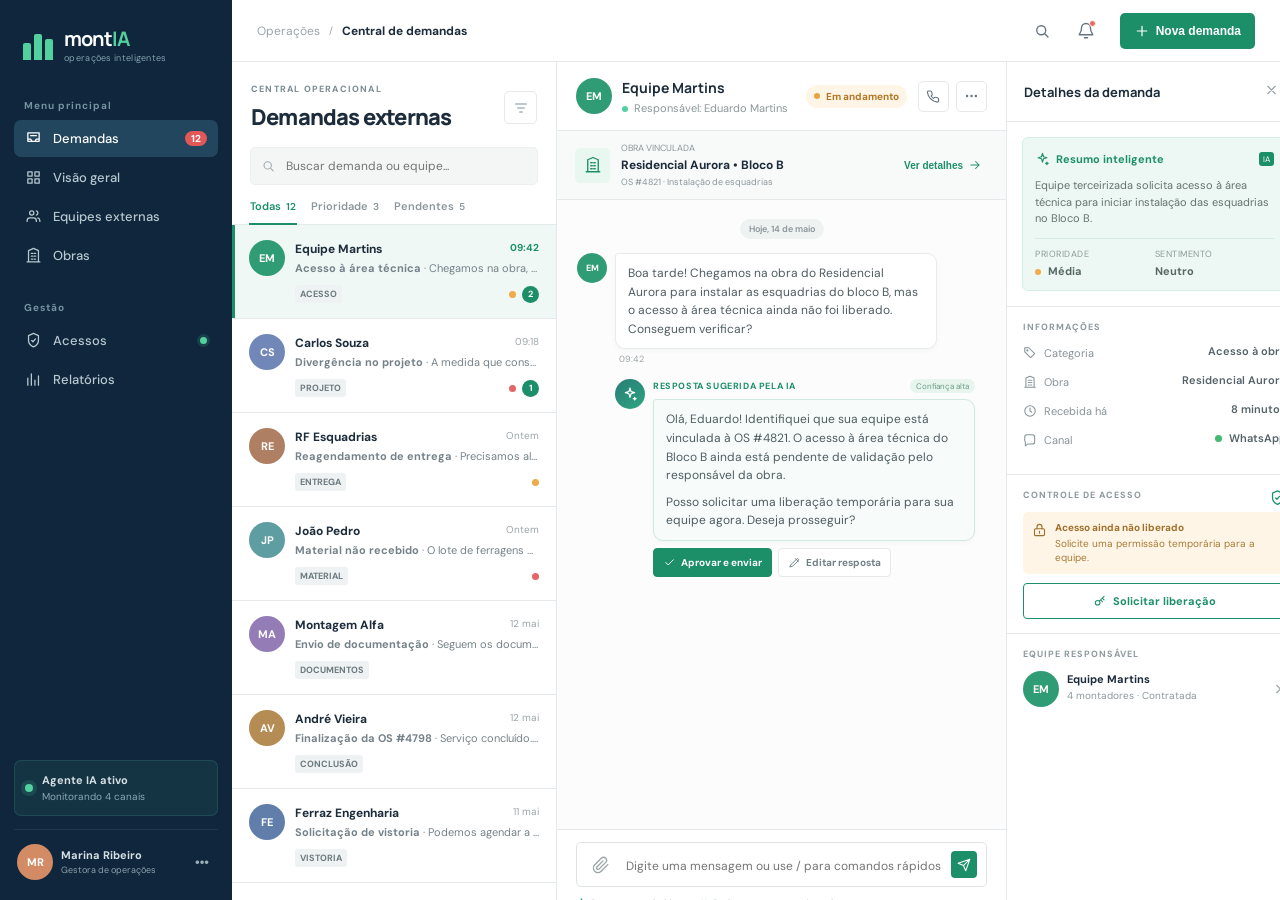
==== index.html @ c1103ca3 "feat: criar central inteligente de demandas externas" ====
<!DOCTYPE html>
<html lang="pt-BR">
<head>
  <meta charset="UTF-8" />
  <meta name="viewport" content="width=device-width, initial-scale=1.0" />
  <meta name="description" content="MontIA — central inteligente de demandas externas e acessos controlados para equipes de montagem." />
  <title>MontIA | Central de demandas</title>
  <link rel="preconnect" href="https://fonts.googleapis.com">
  <link rel="preconnect" href="https://fonts.gstatic.com" crossorigin>
  <link href="https://fonts.googleapis.com/css2?family=DM+Sans:wght@400;500;600;700&family=Manrope:wght@600;700;800&display=swap" rel="stylesheet">
  <link rel="stylesheet" href="styles.css" />
</head>
<body>
  <aside class="sidebar">
    <div class="brand">
      <div class="brand-mark"><span></span><span></span><span></span></div>
      <div><strong>mont<span>IA</span></strong><small>operações inteligentes</small></div>
    </div>

    <nav class="main-nav" aria-label="Navegação principal">
      <p class="nav-label">Menu principal</p>
      <button class="nav-item active" data-view="inbox">
        <svg><use href="#icon-inbox"></use></svg><span>Demandas</span><b>12</b>
      </button>
      <button class="nav-item" data-view="dashboard">
        <svg><use href="#icon-grid"></use></svg><span>Visão geral</span>
      </button>
      <button class="nav-item" data-view="teams">
        <svg><use href="#icon-users"></use></svg><span>Equipes externas</span>
      </button>
      <button class="nav-item" data-view="works">
        <svg><use href="#icon-building"></use></svg><span>Obras</span>
      </button>
      <p class="nav-label secondary">Gestão</p>
      <button class="nav-item" data-view="access">
        <svg><use href="#icon-shield"></use></svg><span>Acessos</span><i></i>
      </button>
      <button class="nav-item" data-view="reports">
        <svg><use href="#icon-chart"></use></svg><span>Relatórios</span>
      </button>
    </nav>

    <div class="sidebar-bottom">
      <div class="ai-status"><span class="pulse"></span><div><strong>Agente IA ativo</strong><small>Monitorando 4 canais</small></div></div>
      <div class="profile">
        <div class="avatar avatar-admin">MR</div>
        <div><strong>Marina Ribeiro</strong><small>Gestora de operações</small></div>
        <button aria-label="Mais opções">•••</button>
      </div>
    </div>
  </aside>

  <main class="app-shell">
    <header class="topbar">
      <div class="mobile-brand"><strong>mont<span>IA</span></strong></div>
      <div class="breadcrumb"><span>Operações</span><small>/</small><strong>Central de demandas</strong></div>
      <div class="top-actions">
        <button class="icon-button" aria-label="Pesquisar"><svg><use href="#icon-search"></use></svg></button>
        <button class="icon-button notification" aria-label="Notificações"><svg><use href="#icon-bell"></use></svg><i></i></button>
        <button class="new-request"><svg><use href="#icon-plus"></use></svg>Nova demanda</button>
      </div>
    </header>

    <section class="workspace">
      <section class="inbox-panel">
        <div class="inbox-heading">
          <div><p class="eyebrow">CENTRAL OPERACIONAL</p><h1>Demandas externas</h1></div>
          <button class="filter-button" aria-label="Filtrar demandas"><svg><use href="#icon-filter"></use></svg></button>
        </div>
        <label class="search-box"><svg><use href="#icon-search"></use></svg><input id="request-search" type="search" placeholder="Buscar demanda ou equipe..." /></label>
        <div class="tabs" role="tablist">
          <button class="tab active" data-filter="all">Todas <span>12</span></button>
          <button class="tab" data-filter="priority">Prioridade <span>3</span></button>
          <button class="tab" data-filter="pending">Pendentes <span>5</span></button>
        </div>
        <div class="request-list" id="request-list"></div>
      </section>

      <section class="conversation-panel">
        <header class="conversation-header">
          <div class="contact-title">
            <div class="avatar avatar-green">EM</div>
            <div><h2>Equipe Martins</h2><p><span class="online-dot"></span> Responsável: Eduardo Martins</p></div>
          </div>
          <div class="conversation-actions">
            <span class="status-pill status-progress"><i></i> Em andamento</span>
            <button class="icon-button bordered"><svg><use href="#icon-phone"></use></svg></button>
            <button class="icon-button bordered"><svg><use href="#icon-more"></use></svg></button>
          </div>
        </header>

        <div class="work-context">
          <div class="context-icon"><svg><use href="#icon-building"></use></svg></div>
          <div><p>OBRA VINCULADA</p><strong>Residencial Aurora • Bloco B</strong><small>OS #4821 · Instalação de esquadrias</small></div>
          <button>Ver detalhes <svg><use href="#icon-arrow"></use></svg></button>
        </div>

        <div class="messages" id="messages">
          <div class="date-divider"><span>Hoje, 14 de maio</span></div>
          <article class="message incoming">
            <div class="avatar avatar-green small">EM</div>
            <div><div class="bubble"><p>Boa tarde! Chegamos na obra do Residencial Aurora para instalar as esquadrias do bloco B, mas o acesso à área técnica ainda não foi liberado. Conseguem verificar?</p></div><time>09:42</time></div>
          </article>
          <article class="message ai-message">
            <div class="avatar avatar-ai"><svg><use href="#icon-spark"></use></svg></div>
            <div class="ai-answer">
              <div class="ai-label"><span>RESPOSTA SUGERIDA PELA IA</span><small>Confiança alta</small></div>
              <div class="bubble"><p>Olá, Eduardo! Identifiquei que sua equipe está vinculada à OS #4821. O acesso à área técnica do Bloco B ainda está pendente de validação pelo responsável da obra.</p><p>Posso solicitar uma liberação temporária para sua equipe agora. Deseja prosseguir?</p></div>
              <div class="ai-buttons"><button class="approve-ai"><svg><use href="#icon-check"></use></svg>Aprovar e enviar</button><button class="edit-ai"><svg><use href="#icon-edit"></use></svg>Editar resposta</button></div>
            </div>
          </article>
          <article class="message incoming second-message hidden">
            <div class="avatar avatar-green small">EM</div>
            <div><div class="bubble"><p>Sim, por favor. Estamos com 4 montadores aguardando na portaria.</p></div><time>09:45</time></div>
          </article>
        </div>

        <div class="composer">
          <div class="composer-input">
            <button aria-label="Anexar arquivo"><svg><use href="#icon-paperclip"></use></svg></button>
            <textarea id="composer-text" rows="1" placeholder="Digite uma mensagem ou use / para comandos rápidos"></textarea>
            <button class="send-button" aria-label="Enviar mensagem"><svg><use href="#icon-send"></use></svg></button>
          </div>
          <p><svg><use href="#icon-spark"></use></svg> Respostas assistidas por IA. Revise sempre antes de enviar.</p>
        </div>
      </section>

      <aside class="details-panel">
        <div class="details-top"><h3>Detalhes da demanda</h3><button><svg><use href="#icon-close"></use></svg></button></div>
        <div class="ai-summary">
          <div class="summary-title"><svg><use href="#icon-spark"></use></svg><strong>Resumo inteligente</strong><span>IA</span></div>
          <p>Equipe terceirizada solicita acesso à área técnica para iniciar instalação das esquadrias no Bloco B.</p>
          <div class="summary-grid"><div><small>PRIORIDADE</small><strong class="medium-priority"><i></i> Média</strong></div><div><small>SENTIMENTO</small><strong>Neutro</strong></div></div>
        </div>
        <div class="detail-section">
          <p class="section-label">INFORMAÇÕES</p>
          <dl>
            <div><dt><svg><use href="#icon-tag"></use></svg>Categoria</dt><dd>Acesso à obra</dd></div>
            <div><dt><svg><use href="#icon-building"></use></svg>Obra</dt><dd>Residencial Aurora</dd></div>
            <div><dt><svg><use href="#icon-clock"></use></svg>Recebida há</dt><dd>8 minutos</dd></div>
            <div><dt><svg><use href="#icon-message"></use></svg>Canal</dt><dd class="whatsapp"><i></i> WhatsApp</dd></div>
          </dl>
        </div>
        <div class="detail-section access-card">
          <div class="section-line"><p class="section-label">CONTROLE DE ACESSO</p><svg><use href="#icon-shield"></use></svg></div>
          <div class="access-warning"><svg><use href="#icon-lock"></use></svg><div><strong>Acesso ainda não liberado</strong><p>Solicite uma permissão temporária para a equipe.</p></div></div>
          <button class="request-access" id="request-access"><svg><use href="#icon-key"></use></svg>Solicitar liberação</button>
        </div>
        <div class="detail-section">
          <p class="section-label">EQUIPE RESPONSÁVEL</p>
          <div class="team-row"><div class="avatar avatar-green">EM</div><div><strong>Equipe Martins</strong><p>4 montadores · Contratada</p></div><svg><use href="#icon-chevron"></use></svg></div>
        </div>
      </aside>
    </section>
  </main>

  <div class="modal-backdrop" id="access-modal" aria-hidden="true">
    <section class="access-modal" role="dialog" aria-modal="true" aria-labelledby="modal-title">
      <div class="modal-icon"><svg><use href="#icon-shield"></use></svg></div>
      <button class="modal-close" aria-label="Fechar"><svg><use href="#icon-close"></use></svg></button>
      <p class="eyebrow">ACESSO CONTROLADO</p>
      <h2 id="modal-title">Liberar acesso temporário</h2>
      <p class="modal-subtitle">Defina os limites de acesso para a Equipe Martins. A permissão expira automaticamente.</p>
      <div class="modal-work"><div class="context-icon"><svg><use href="#icon-building"></use></svg></div><div><small>OBRA</small><strong>Residencial Aurora • Bloco B</strong></div></div>
      <div class="field-row">
        <label><span>Área permitida</span><select><option>Área técnica — Bloco B</option><option>Canteiro — Bloco B</option><option>Portaria e área técnica</option></select></label>
        <label><span>Validade</span><select><option>Hoje, até 18:00</option><option>Hoje, até 20:00</option><option>Próximas 24 horas</option></select></label>
      </div>
      <div class="modal-notice"><svg><use href="#icon-info"></use></svg><p>A equipe receberá um QR Code individual. Todos os acessos serão registrados no histórico da obra.</p></div>
      <div class="modal-actions"><button class="cancel-access">Cancelar</button><button class="confirm-access"><svg><use href="#icon-check"></use></svg>Confirmar liberação</button></div>
    </section>
  </div>

  <div class="toast" id="toast"><svg><use href="#icon-check"></use></svg><div><strong>Acesso liberado com sucesso</strong><p>A equipe foi notificada e recebeu os QR Codes.</p></div></div>

  <svg class="svg-sprite" aria-hidden="true">
    <symbol id="icon-inbox" viewBox="0 0 24 24"><path d="M4 4h16v12H4zM4 13h4l2 3h4l2-3h4M8 8h8"/></symbol>
    <symbol id="icon-grid" viewBox="0 0 24 24"><rect x="4" y="4" width="6" height="6"/><rect x="14" y="4" width="6" height="6"/><rect x="4" y="14" width="6" height="6"/><rect x="14" y="14" width="6" height="6"/></symbol>
    <symbol id="icon-users" viewBox="0 0 24 24"><path d="M16 19v-1a4 4 0 0 0-4-4H7a4 4 0 0 0-4 4v1M9.5 10a3 3 0 1 0 0-6 3 3 0 0 0 0 6ZM21 19v-1a4 4 0 0 0-3-3.9M16 4.1a3 3 0 0 1 0 5.8"/></symbol>
    <symbol id="icon-building" viewBox="0 0 24 24"><path d="M5 21V5l7-3 7 3v16M9 9h2m2 0h2m-6 4h2m2 0h2m-6 4h2m2 0h2M3 21h18"/></symbol>
    <symbol id="icon-shield" viewBox="0 0 24 24"><path d="M12 21s7-3 7-9V5l-7-3-7 3v7c0 6 7 9 7 9Z"/><path d="m9.5 12 1.7 1.7 3.6-4"/></symbol>
    <symbol id="icon-chart" viewBox="0 0 24 24"><path d="M4 20V10m5 10V4m5 16v-7m5 7V7"/></symbol>
    <symbol id="icon-search" viewBox="0 0 24 24"><circle cx="11" cy="11" r="6"/><path d="m16 16 4 4"/></symbol>
    <symbol id="icon-bell" viewBox="0 0 24 24"><path d="M18 8a6 6 0 0 0-12 0c0 7-3 7-3 9h18c0-2-3-2-3-9M14 21h-4"/></symbol>
    <symbol id="icon-plus" viewBox="0 0 24 24"><path d="M12 5v14M5 12h14"/></symbol>
    <symbol id="icon-filter" viewBox="0 0 24 24"><path d="M4 6h16M7 12h10m-7 6h4"/></symbol>
    <symbol id="icon-phone" viewBox="0 0 24 24"><path d="M20 16.8v3a2 2 0 0 1-2.2 2A19.7 19.7 0 0 1 2.2 6.2 2 2 0 0 1 4.2 4h3a2 2 0 0 1 2 1.7c.1 1 .4 2 .7 2.9a2 2 0 0 1-.4 2.1L8.2 12a16 16 0 0 0 3.8 3.8l1.3-1.3a2 2 0 0 1 2.1-.4c.9.3 1.9.6 2.9.7a2 2 0 0 1 1.7 2Z"/></symbol>
    <symbol id="icon-more" viewBox="0 0 24 24"><circle cx="5" cy="12" r="1"/><circle cx="12" cy="12" r="1"/><circle cx="19" cy="12" r="1"/></symbol>
    <symbol id="icon-arrow" viewBox="0 0 24 24"><path d="M5 12h14m-6-6 6 6-6 6"/></symbol>
    <symbol id="icon-spark" viewBox="0 0 24 24"><path d="m12 3 1.6 5.4L19 10l-5.4 1.6L12 17l-1.6-5.4L5 10l5.4-1.6ZM19 17l.6 1.4L21 19l-1.4.6L19 21l-.6-1.4L17 19l1.4-.6Z"/></symbol>
    <symbol id="icon-check" viewBox="0 0 24 24"><path d="m5 12 4.5 4.5L19 7"/></symbol>
    <symbol id="icon-edit" viewBox="0 0 24 24"><path d="m14 5 5 5M4 20l4.5-1L19 8.5a2.1 2.1 0 0 0-3-3L5.5 16Z"/></symbol>
    <symbol id="icon-paperclip" viewBox="0 0 24 24"><path d="m21 11.5-8.8 8.8a6 6 0 0 1-8.5-8.5l9-9a4 4 0 0 1 5.6 5.7l-9 9a2 2 0 1 1-2.8-2.9l8.2-8.1"/></symbol>
    <symbol id="icon-send" viewBox="0 0 24 24"><path d="m22 2-7 20-4-9-9-4ZM22 2 11 13"/></symbol>
    <symbol id="icon-tag" viewBox="0 0 24 24"><path d="m20 13-7 7-10-10V3h7l10 10Z"/><circle cx="7.5" cy="7.5" r="1"/></symbol>
    <symbol id="icon-clock" viewBox="0 0 24 24"><circle cx="12" cy="12" r="9"/><path d="M12 7v5l3 2"/></symbol>
    <symbol id="icon-message" viewBox="0 0 24 24"><path d="M20 15a4 4 0 0 1-4 4H8l-4 3v-7a4 4 0 0 1-1-2.6V7a4 4 0 0 1 4-4h9a4 4 0 0 1 4 4Z"/></symbol>
    <symbol id="icon-lock" viewBox="0 0 24 24"><rect x="4" y="10" width="16" height="11" rx="2"/><path d="M8 10V7a4 4 0 0 1 8 0v3m-4 4v3"/></symbol>
    <symbol id="icon-key" viewBox="0 0 24 24"><circle cx="8" cy="15" r="4"/><path d="m11 12 8-8m-3 3 3 3m-6 0 3 3"/></symbol>
    <symbol id="icon-chevron" viewBox="0 0 24 24"><path d="m9 18 6-6-6-6"/></symbol>
    <symbol id="icon-close" viewBox="0 0 24 24"><path d="M18 6 6 18M6 6l12 12"/></symbol>
    <symbol id="icon-info" viewBox="0 0 24 24"><circle cx="12" cy="12" r="9"/><path d="M12 11v5m0-8h.01"/></symbol>
  </svg>
  <script src="script.js"></script>
</body>
</html>
---- styles.css ----
:root{--navy:#10263c;--navy-2:#17354d;--ink:#1c2c3b;--muted:#73808b;--line:#e5e9eb;--bg:#f4f6f5;--green:#1c8f69;--green-dark:#147856;--green-soft:#e9f7f1;--orange:#f2a643;--orange-soft:#fff5e6;--blue-soft:#edf6f7;--shadow:0 14px 38px rgba(21,46,59,.13)}*{box-sizing:border-box}body{margin:0;background:var(--bg);color:var(--ink);font-family:"DM Sans",Arial,sans-serif;font-size:14px}.svg-sprite{position:absolute;width:0;height:0;overflow:hidden}svg{width:18px;height:18px;fill:none;stroke:currentColor;stroke-width:1.8;stroke-linecap:round;stroke-linejoin:round}.sidebar{width:232px;height:100vh;background:var(--navy);color:#d6e0e4;position:fixed;display:flex;flex-direction:column;padding:25px 14px 14px;z-index:4}.brand{display:flex;align-items:center;gap:10px;padding:0 9px 28px}.brand-mark{width:31px;height:31px;position:relative;display:flex;align-items:flex-end;gap:3px}.brand-mark span{display:block;width:8px;background:#52d19e;border-radius:2px 2px 0 0}.brand-mark span:nth-child(1){height:17px}.brand-mark span:nth-child(2){height:26px}.brand-mark span:nth-child(3){height:21px}.brand strong,.mobile-brand strong{display:block;color:#fff;font:bold 20px Manrope;letter-spacing:-1px}.brand strong span,.mobile-brand span{color:#52d19e}.brand small{display:block;color:#83a1ae;font-size:9px;letter-spacing:.3px}.nav-label{color:#7693a2;font-size:10px;font-weight:700;letter-spacing:1px;margin:7px 10px 8px}.nav-label.secondary{margin-top:27px}.nav-item{border:0;background:none;color:#b7c8cf;width:100%;padding:10px 11px;margin:2px 0;border-radius:7px;display:flex;align-items:center;gap:11px;text-align:left;font:500 13px "DM Sans";cursor:pointer;transition:.2s}.nav-item svg{width:17px;height:17px}.nav-item b{margin-left:auto;background:#e25757;color:#fff;border-radius:10px;padding:1px 6px;font-size:10px}.nav-item i{margin-left:auto;width:7px;height:7px;border-radius:50%;background:#52d19e;box-shadow:0 0 0 3px rgba(82,209,158,.15)}.nav-item:hover{background:rgba(255,255,255,.06);color:#fff}.nav-item.active{background:#21465e;color:#fff}.sidebar-bottom{margin-top:auto}.ai-status{display:flex;gap:9px;align-items:center;padding:12px 10px;border-radius:7px;background:rgba(79,205,156,.08);border:1px solid rgba(94,213,168,.15);margin-bottom:13px}.ai-status strong,.ai-status small{display:block;font-size:11px}.ai-status small{font-size:10px;color:#8ba8b4;margin-top:3px}.pulse,.online-dot{width:8px;height:8px;border-radius:50%;background:#52d19e;box-shadow:0 0 0 4px rgba(82,209,158,.14)}.profile{display:flex;gap:8px;align-items:center;padding:6px 3px;border-top:1px solid rgba(255,255,255,.08);padding-top:14px}.profile strong,.profile small{display:block;font-size:11px}.profile small{font-size:9px;color:#8ba1ab;margin-top:2px}.profile button{color:#9db0b8;background:none;border:0;margin-left:auto;cursor:pointer}.avatar{width:36px;height:36px;border-radius:50%;display:grid;place-items:center;color:#fff;font-size:11px;font-weight:700;flex:none}.avatar-admin{background:#d28b65}.avatar-green{background:#2f9c76}.avatar-ai{background:linear-gradient(145deg,#277d75,#2fa582);width:30px;height:30px}.avatar-ai svg{width:16px}.small{width:30px;height:30px;font-size:9px}.app-shell{margin-left:232px;height:100vh;overflow:hidden}.topbar{height:62px;background:white;border-bottom:1px solid var(--line);display:flex;align-items:center;padding:0 25px;justify-content:space-between}.mobile-brand{display:none}.breadcrumb{display:flex;gap:9px;align-items:center;font-size:12px}.breadcrumb span,.breadcrumb small{color:#9aa5aa}.top-actions{display:flex;gap:10px;align-items:center}.icon-button{border:0;background:none;color:#65737e;width:34px;height:34px;display:grid;place-items:center;cursor:pointer}.notification{position:relative}.notification i{position:absolute;width:7px;height:7px;border:1.5px solid white;background:#ed6965;border-radius:50%;right:7px;top:6px}.new-request{display:flex;align-items:center;gap:6px;background:var(--green);border:0;color:white;border-radius:5px;padding:9px 14px;font-weight:600;font-size:12px;margin-left:7px;cursor:pointer}.new-request svg{width:16px}.workspace{height:calc(100vh - 62px);display:grid;grid-template-columns:325px minmax(450px,1fr) 295px}.inbox-panel,.conversation-panel,.details-panel{background:#fff;border-right:1px solid var(--line);min-width:0}.inbox-heading{padding:21px 19px 15px;display:flex;align-items:center;justify-content:space-between}.eyebrow{font-weight:700;color:#7a8a92;font-size:9px;letter-spacing:1.2px;margin:0 0 7px}.inbox-heading h1{font:800 22px Manrope;margin:0;letter-spacing:-.8px}.filter-button{background:white;border:1px solid var(--line);border-radius:5px;display:grid;place-items:center;width:33px;height:33px;color:#819099}.filter-button svg{width:16px}.search-box{display:flex;margin:0 18px 14px;background:#f4f6f6;border:1px solid #eef0f0;border-radius:5px;padding:9px 10px;gap:8px;color:#a1aaae}.search-box svg{width:16px}.search-box input{border:0;background:none;outline:0;font:12px "DM Sans";width:100%}.tabs{display:flex;padding:0 17px;border-bottom:1px solid var(--line);gap:13px}.tab{padding:0 1px 11px;border:0;background:none;color:#8b979c;font:600 11px "DM Sans";cursor:pointer;position:relative}.tab span{font-size:10px;margin-left:2px}.tab.active{color:var(--green)}.tab.active:after{content:"";position:absolute;height:2px;background:var(--green);bottom:-1px;left:0;right:0}.request-list{height:calc(100vh - 204px);overflow:auto}.request-item{padding:15px 17px;border-bottom:1px solid var(--line);cursor:pointer;transition:.2s;position:relative}.request-item:hover{background:#f8faf9}.request-item.active{background:#eff8f5}.request-item.active:before{content:"";position:absolute;width:3px;background:var(--green);left:0;top:0;bottom:0}.request-item-top{display:flex;gap:10px;align-items:center}.request-copy{min-width:0;flex:1}.request-title{display:flex;justify-content:space-between;gap:5px}.request-title strong{font-size:12px}.request-title time{color:#9ca6a9;font-size:10px}.request-title time.fresh{color:var(--green);font-weight:700}.request-copy p{color:#75828a;font-size:11px;margin:4px 0 0;white-space:nowrap;overflow:hidden;text-overflow:ellipsis}.request-bottom{padding-left:46px;display:flex;align-items:center;gap:6px;margin-top:9px}.mini-tag{font-size:9px;font-weight:700;color:#6b7a80;background:#eff2f2;border-radius:3px;padding:3px 5px}.priority-dot{width:7px;height:7px;border-radius:50%;background:#efaa4b;margin-left:auto}.priority-dot.high{background:#e46666}.unread{width:17px;height:17px;border-radius:50%;display:grid;place-items:center;background:var(--green);font-size:9px;color:white;font-weight:700}.conversation-panel{display:flex;flex-direction:column}.conversation-header{height:69px;border-bottom:1px solid var(--line);padding:0 19px;display:flex;align-items:center;justify-content:space-between}.contact-title{display:flex;gap:10px;align-items:center}.contact-title h2{font:700 14px Manrope;margin:0}.contact-title p{color:#8b979b;font-size:11px;margin:4px 0 0}.online-dot{width:6px;height:6px;box-shadow:none;display:inline-block;margin-right:3px}.conversation-actions{display:flex;gap:7px;align-items:center}.bordered{border:1px solid var(--line);border-radius:5px;width:31px;height:31px}.bordered svg{width:15px}.status-pill{display:flex;gap:6px;align-items:center;background:var(--orange-soft);color:#b27624;padding:5px 8px;border-radius:12px;font-size:10px;font-weight:700;margin-right:4px}.status-pill i{width:6px;height:6px;background:#e9a441;border-radius:50%}.work-context{display:flex;align-items:center;gap:11px;background:#f8faf9;border-bottom:1px solid var(--line);padding:11px 18px}.context-icon{display:grid;place-items:center;width:35px;height:35px;border-radius:5px;color:var(--green);background:var(--green-soft)}.context-icon svg{width:18px}.work-context p,.work-context small{display:block;font-size:9px;color:#8a979d;margin:0}.work-context strong{display:block;font-size:12px;margin:3px 0}.work-context button{margin-left:auto;border:0;background:none;color:var(--green);font-weight:700;font-size:10px;display:flex;align-items:center;gap:5px}.work-context button svg{width:14px}.messages{padding:18px 20px;overflow:auto;flex:1;background:#fbfcfb}.date-divider{text-align:center;margin-bottom:17px}.date-divider span{background:#eef2f1;color:#8b969a;border-radius:10px;padding:4px 9px;font-size:9px;font-weight:600}.message{display:flex;gap:8px;margin-bottom:14px;max-width:88%}.message .bubble{background:white;border:1px solid #e9ecec;border-radius:3px 10px 10px 10px;padding:10px 12px;box-shadow:0 2px 5px rgba(29,52,57,.03)}.bubble p{line-height:1.55;font-size:12px;color:#4e5c62;margin:0}.bubble p+p{margin-top:8px}.message time{display:block;color:#9da6a9;font-size:9px;margin:4px 0 0 4px}.ai-message{margin:12px 0 18px 38px;max-width:88%}.ai-answer{flex:1}.ai-label{display:flex;justify-content:space-between;align-items:center;margin:0 0 6px}.ai-label span{color:var(--green);font-size:9px;letter-spacing:.6px;font-weight:700}.ai-label small{color:#6c9d83;background:#e7f5ee;border-radius:8px;padding:2px 6px;font-size:8px}.ai-message .bubble{border-color:#cfe9de;background:#f7fcfa}.ai-buttons{display:flex;gap:6px;margin-top:7px}.ai-buttons button{border-radius:4px;padding:7px 9px;font:700 10px "DM Sans";display:flex;gap:5px;align-items:center;cursor:pointer}.ai-buttons svg{width:13px;height:13px}.approve-ai{background:var(--green);border:1px solid var(--green);color:#fff}.edit-ai{background:#fff;color:#718087;border:1px solid var(--line)}.hidden{display:none}.composer{background:#fff;border-top:1px solid var(--line);padding:12px 19px 9px}.composer-input{display:flex;gap:8px;border:1px solid #dfe4e3;padding:8px 9px;border-radius:5px;align-items:center}.composer-input button{border:0;background:none;color:#9aa5a8;display:grid;place-items:center}.composer-input textarea{resize:none;outline:0;border:0;width:100%;font:12px "DM Sans";height:18px}.composer-input .send-button{color:#fff;background:var(--green);border-radius:4px;width:27px;height:27px}.send-button svg{width:14px}.composer p{margin:7px 0 0;color:#a1aaad;font-size:9px;display:flex;align-items:center;gap:4px}.composer p svg{width:11px;color:var(--green)}.details-panel{border:0;overflow:auto}.details-top{display:flex;justify-content:space-between;align-items:center;height:60px;padding:0 17px;border-bottom:1px solid var(--line)}.details-top h3{font:700 13px Manrope;margin:0}.details-top button{border:0;background:none;color:#96a1a5}.details-top svg{width:15px}.ai-summary{margin:15px;background:#edf8f4;border:1px solid #d7eee5;border-radius:6px;padding:12px}.summary-title{display:flex;align-items:center;gap:6px;color:var(--green)}.summary-title svg{width:15px}.summary-title strong{font-size:11px}.summary-title span{font-size:8px;margin-left:auto;color:#fff;background:var(--green);padding:2px 4px;border-radius:3px}.ai-summary p{font-size:11px;color:#63736f;line-height:1.5;margin:9px 0 11px}.summary-grid{display:grid;grid-template-columns:1fr 1fr;border-top:1px solid #d6e9e3;padding-top:9px}.summary-grid small,.summary-grid strong{display:block;font-size:9px}.summary-grid small{color:#8a9b97;margin-bottom:4px;letter-spacing:.5px}.summary-grid strong{font-size:11px;color:#576964}.medium-priority i{display:inline-block;width:6px;height:6px;border-radius:50%;background:#f1ab48;margin-right:4px}.detail-section{border-top:1px solid var(--line);padding:14px 16px}.section-label{font-size:9px;color:#8d999e;letter-spacing:1px;font-weight:700;margin:0 0 11px}.detail-section dl{margin:0}.detail-section dl div{display:flex;justify-content:space-between;margin:11px 0;font-size:11px}.detail-section dt{display:flex;align-items:center;gap:7px;color:#879399}.detail-section dt svg{width:14px}.detail-section dd{margin:0;color:#536168;font-weight:600}.whatsapp i{display:inline-block;width:7px;height:7px;border-radius:50%;background:#42ba72;margin-right:4px}.section-line{display:flex;justify-content:space-between;color:var(--green)}.section-line svg{width:17px}.access-warning{display:flex;gap:8px;padding:9px;background:var(--orange-soft);border-radius:5px;color:#9e702c}.access-warning svg{width:15px;flex:none}.access-warning strong{font-size:10px;display:block}.access-warning p{font-size:10px;line-height:1.4;margin:3px 0 0;color:#a77b38}.request-access{border:1px solid var(--green);background:white;color:var(--green);display:flex;gap:6px;justify-content:center;align-items:center;width:100%;font:700 11px "DM Sans";border-radius:4px;padding:8px;margin-top:9px;cursor:pointer}.request-access svg{width:14px}.team-row{display:flex;align-items:center;gap:8px}.team-row strong{display:block;font-size:11px}.team-row p{color:#8c979b;font-size:10px;margin:3px 0}.team-row>svg{margin-left:auto;color:#9aa6a9;width:15px}.modal-backdrop{position:fixed;z-index:10;inset:0;background:rgba(11,29,42,.48);display:none;align-items:center;justify-content:center;backdrop-filter:blur(2px)}.modal-backdrop.open{display:flex}.access-modal{background:#fff;border-radius:10px;width:520px;padding:25px;position:relative;box-shadow:var(--shadow);animation:rise .22s ease-out}.modal-icon{width:43px;height:43px;display:grid;place-items:center;color:var(--green);background:var(--green-soft);border-radius:50%;margin-bottom:14px}.modal-icon svg{width:22px}.modal-close{position:absolute;top:18px;right:18px;background:none;border:0;color:#9da6a8}.modal-close svg{width:17px}.access-modal h2{font:800 21px Manrope;letter-spacing:-.6px;margin:0}.modal-subtitle{color:#7c898d;line-height:1.5;font-size:12px;margin:7px 0 16px}.modal-work{display:flex;gap:9px;align-items:center;padding:9px;background:#f7f9f8;border:1px solid var(--line);border-radius:5px;margin-bottom:14px}.modal-work small,.modal-work strong{display:block}.modal-work small{font-size:9px;color:#909b9d}.modal-work strong{font-size:12px;margin-top:3px}.field-row{display:grid;grid-template-columns:1.2fr .8fr;gap:10px}.field-row label span{display:block;font-weight:700;font-size:10px;color:#6f7d82;margin-bottom:6px}.field-row select{width:100%;border:1px solid #dfe4e4;border-radius:4px;background:white;padding:9px 8px;color:#536168;font:11px "DM Sans";outline:0}.modal-notice{display:flex;gap:8px;background:#eff7f8;color:#6e8588;padding:9px;border-radius:4px;margin:14px 0}.modal-notice svg{width:15px;flex:none;color:#52878c}.modal-notice p{font-size:10px;line-height:1.4;margin:0}.modal-actions{display:flex;justify-content:flex-end;gap:8px;border-top:1px solid var(--line);padding-top:14px}.modal-actions button{padding:9px 12px;border-radius:4px;font:700 11px "DM Sans";cursor:pointer}.cancel-access{border:1px solid var(--line);background:#fff;color:#7c898e}.confirm-access{border:1px solid var(--green);background:var(--green);color:#fff;display:flex;gap:5px;align-items:center}.confirm-access svg{width:14px}.toast{position:fixed;right:20px;bottom:20px;background:#fff;box-shadow:var(--shadow);border-left:4px solid var(--green);padding:12px 16px 12px 12px;display:flex;gap:9px;align-items:center;border-radius:5px;z-index:20;transform:translateY(120px);transition:.28s}.toast.show{transform:translateY(0)}.toast>svg{background:var(--green);border-radius:50%;padding:3px;color:white;width:22px;height:22px}.toast strong{font-size:12px}.toast p{font-size:10px;color:#7d898e;margin:3px 0 0}@keyframes rise{from{transform:translateY(12px);opacity:0}to{transform:translateY(0);opacity:1}}@media(max-width:1150px){.workspace{grid-template-columns:295px minmax(420px,1fr)}.details-panel{display:none}}@media(max-width:820px){.sidebar{display:none}.app-shell{margin-left:0}.mobile-brand{display:block}.breadcrumb{display:none}.workspace{grid-template-columns:260px minmax(400px,1fr)}.topbar{padding:0 14px}.new-request{padding:8px}.new-request svg{display:none}}@media(max-width:620px){.workspace{display:block}.inbox-panel{display:none}.conversation-panel{height:100%}.conversation-header{padding:0 11px}.conversation-actions .bordered{display:none}.work-context{padding:9px 12px}.messages{padding:14px 12px}.ai-message{margin-left:12px;max-width:96%}.composer{padding:9px 10px}.access-modal{width:calc(100% - 24px);padding:20px}.field-row{grid-template-columns:1fr}}
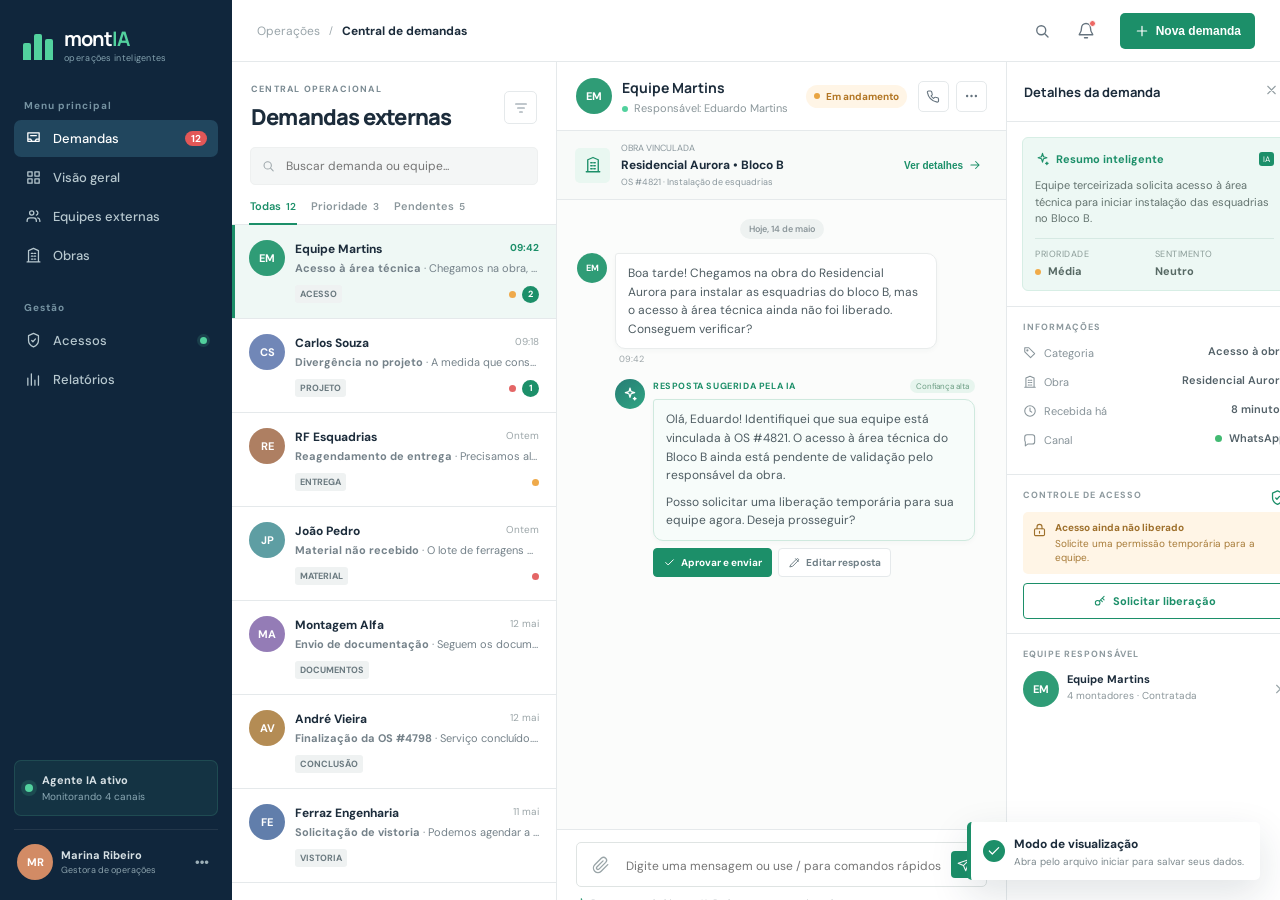
==== commit 0a7be5f3: "feat: tornar MontIA executável com inicialização simplificada" ====
--- a/index.html
+++ b/index.html
@@ -163,8 +163,8 @@
       <p class="modal-subtitle">Defina os limites de acesso para a Equipe Martins. A permissão expira automaticamente.</p>
       <div class="modal-work"><div class="context-icon"><svg><use href="#icon-building"></use></svg></div><div><small>OBRA</small><strong>Residencial Aurora • Bloco B</strong></div></div>
       <div class="field-row">
-        <label><span>Área permitida</span><select><option>Área técnica — Bloco B</option><option>Canteiro — Bloco B</option><option>Portaria e área técnica</option></select></label>
-        <label><span>Validade</span><select><option>Hoje, até 18:00</option><option>Hoje, até 20:00</option><option>Próximas 24 horas</option></select></label>
+        <label><span>Área permitida</span><select id="access-area"><option>Área técnica — Bloco B</option><option>Canteiro — Bloco B</option><option>Portaria e área técnica</option></select></label>
+        <label><span>Validade</span><select id="access-validity"><option>Hoje, até 18:00</option><option>Hoje, até 20:00</option><option>Próximas 24 horas</option></select></label>
       </div>
       <div class="modal-notice"><svg><use href="#icon-info"></use></svg><p>A equipe receberá um QR Code individual. Todos os acessos serão registrados no histórico da obra.</p></div>
       <div class="modal-actions"><button class="cancel-access">Cancelar</button><button class="confirm-access"><svg><use href="#icon-check"></use></svg>Confirmar liberação</button></div>
